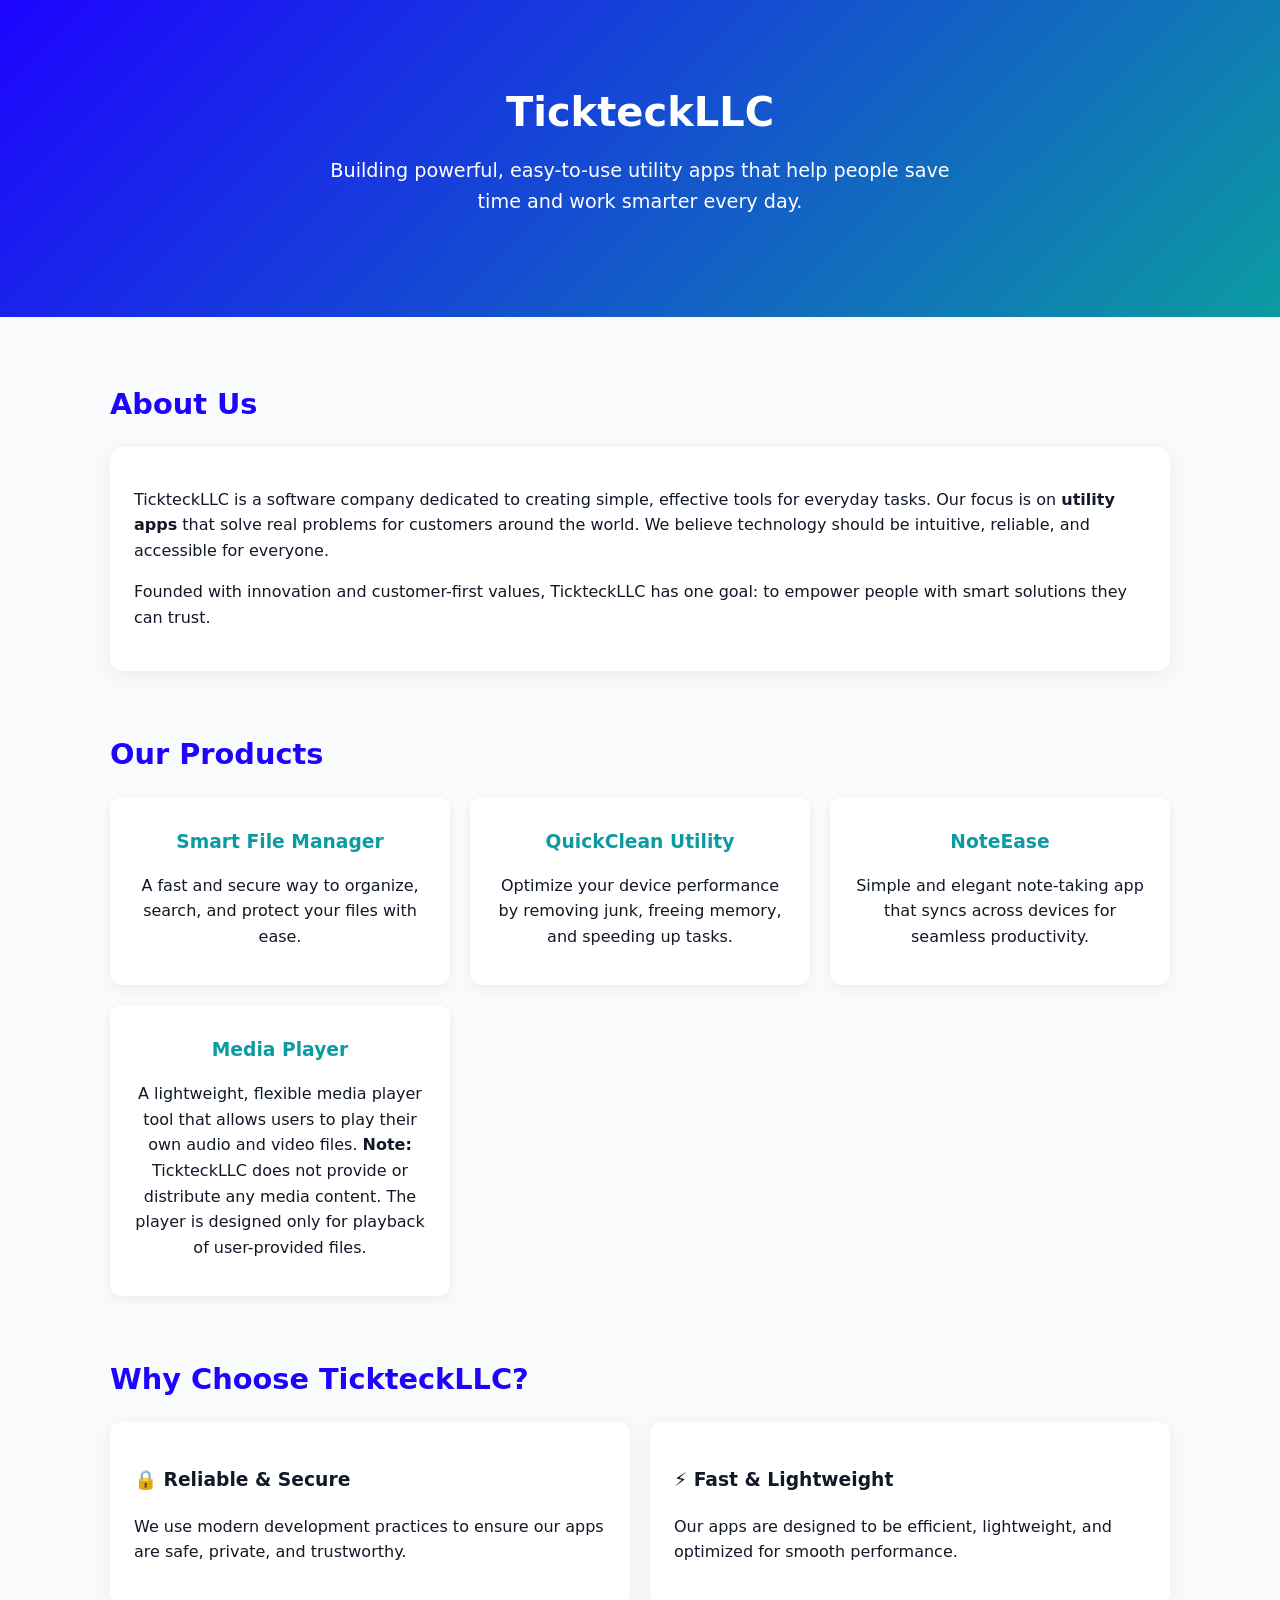
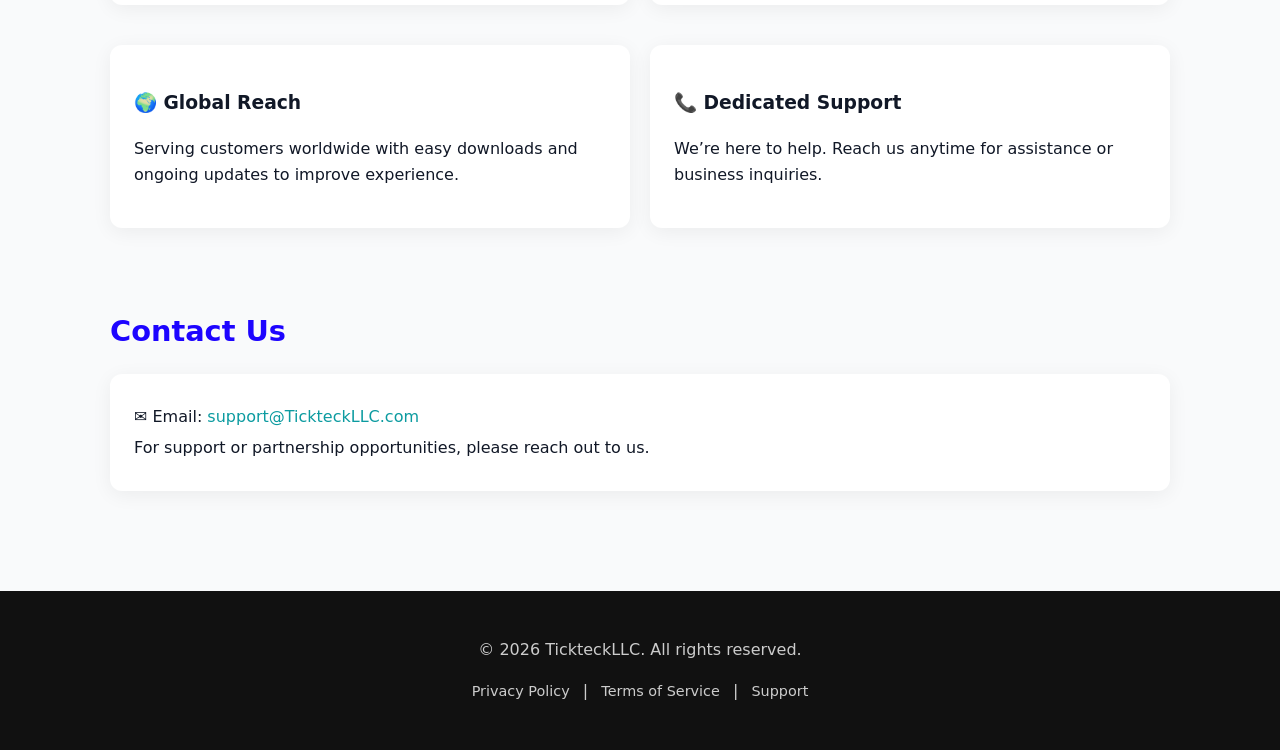
==== index.html @ 1c3f0469 "init" ====
<!doctype html>
<html lang="en">
<head>
  <meta charset="utf-8">
  <meta name="viewport" content="width=device-width,initial-scale=1">
  <title>TickteckLLC — Smart Utility Apps</title>
  <style>
    :root {
      --primary:#1d04ff;
      --secondary:#0c9ba0;
      --bg:#f9fafb;
      --text:#111827;
      --muted:#6b7280;
    }
    *{box-sizing:border-box;}
    body{margin:0;font-family:system-ui,-apple-system,Segoe UI,Roboto,Arial;background:var(--bg);color:var(--text);line-height:1.6;}
    header{background:linear-gradient(135deg,var(--primary),var(--secondary));color:#fff;padding:80px 20px;text-align:center;}
    header h1{margin:0;font-size:2.5rem;}
    header p{font-size:1.2rem;margin-top:12px;max-width:640px;margin-left:auto;margin-right:auto;}
    main{max-width:1100px;margin:0 auto;padding:40px 20px;}
    section{margin-bottom:60px;}
    h2{font-size:1.8rem;margin-bottom:20px;color:var(--primary);}
    .card{background:#fff;border-radius:12px;box-shadow:0 4px 20px rgba(0,0,0,0.06);padding:24px;margin-bottom:20px;}
    .grid{display:grid;gap:20px;}
    .grid-3{grid-template-columns:repeat(auto-fit,minmax(280px,1fr));}
    .grid-2{grid-template-columns:repeat(auto-fit,minmax(400px,1fr));}
    .feature{background:#fff;border-radius:12px;box-shadow:0 4px 12px rgba(0,0,0,0.05);padding:20px;text-align:center;}
    .feature h3{margin:10px 0;color:var(--secondary);}
    .contact p{margin:6px 0;}
    a{color:var(--secondary);text-decoration:none;}
    a:hover{text-decoration:underline;}
    footer{background:#111;color:#ccc;text-align:center;padding:30px 20px;}
    footer a{color:#ccc;margin:0 8px;font-size:0.9rem;}
    @media (max-width:600px){header h1{font-size:2rem;} header p{font-size:1rem;}}
  </style>
</head>
<body>

  <!-- Hero -->
  <header>
    <h1>TickteckLLC</h1>
    <p>Building powerful, easy-to-use utility apps that help people save time and work smarter every day.</p>
  </header>

  <main>

    <!-- About -->
    <section>
      <h2>About Us</h2>
      <div class="card">
        <p>TickteckLLC is a software company dedicated to creating simple, effective tools for everyday tasks. 
        Our focus is on <strong>utility apps</strong> that solve real problems for customers around the world.  
        We believe technology should be intuitive, reliable, and accessible for everyone.</p>
        <p>Founded with innovation and customer-first values, TickteckLLC has one goal: 
        to empower people with smart solutions they can trust.</p>
      </div>
    </section>

    <!-- Products -->
    <section>
      <h2>Our Products</h2>
      <div class="grid grid-3">
        <div class="feature">
          <h3>Smart File Manager</h3>
          <p>A fast and secure way to organize, search, and protect your files with ease.</p>
        </div>
        <div class="feature">
          <h3>QuickClean Utility</h3>
          <p>Optimize your device performance by removing junk, freeing memory, and speeding up tasks.</p>
        </div>
        <div class="feature">
          <h3>NoteEase</h3>
          <p>Simple and elegant note-taking app that syncs across devices for seamless productivity.</p>
        </div>
        <div class="feature">
          <h3>Media Player</h3>
          <p>A lightweight, flexible media player tool that allows users to play their own audio and video files.  
          <strong>Note:</strong> TickteckLLC does not provide or distribute any media content. The player is designed only for playback of user-provided files.</p>
        </div>
      </div>
    </section>

    <!-- Why Choose Us -->
    <section>
      <h2>Why Choose TickteckLLC?</h2>
      <div class="grid grid-2">
        <div class="card">
          <h3>🔒 Reliable & Secure</h3>
          <p>We use modern development practices to ensure our apps are safe, private, and trustworthy.</p>
        </div>
        <div class="card">
          <h3>⚡ Fast & Lightweight</h3>
          <p>Our apps are designed to be efficient, lightweight, and optimized for smooth performance.</p>
        </div>
        <div class="card">
          <h3>🌍 Global Reach</h3>
          <p>Serving customers worldwide with easy downloads and ongoing updates to improve experience.</p>
        </div>
        <div class="card">
          <h3>📞 Dedicated Support</h3>
          <p>We’re here to help. Reach us anytime for assistance or business inquiries.</p>
        </div>
      </div>
    </section>

    <!-- Contact -->
    <section>
      <h2>Contact Us</h2>
      <div class="card contact">
        <!-- <p>📞 Phone: <a href="tel:+239-744-5288">+1 646-713-1468</a></p> -->
        <p>✉️ Email: <a href="mailto:support@TickteckLLC.com ">support@TickteckLLC.com </a></p>
        <!-- <p>📍 Headquarters: United States</p> -->
        <p>For support or partnership opportunities, please reach out to us.</p>
      </div>
    </section>

  </main>

  <!-- Footer -->
  <footer>
    <p>© <script>document.write(new Date().getFullYear())</script> TickteckLLC. All rights reserved.</p>
    <p>
      <a href="#">Privacy Policy</a> | 
      <a href="#">Terms of Service</a> | 
      <a href="#">Support</a>
    </p>
  </footer>

</body>
</html>
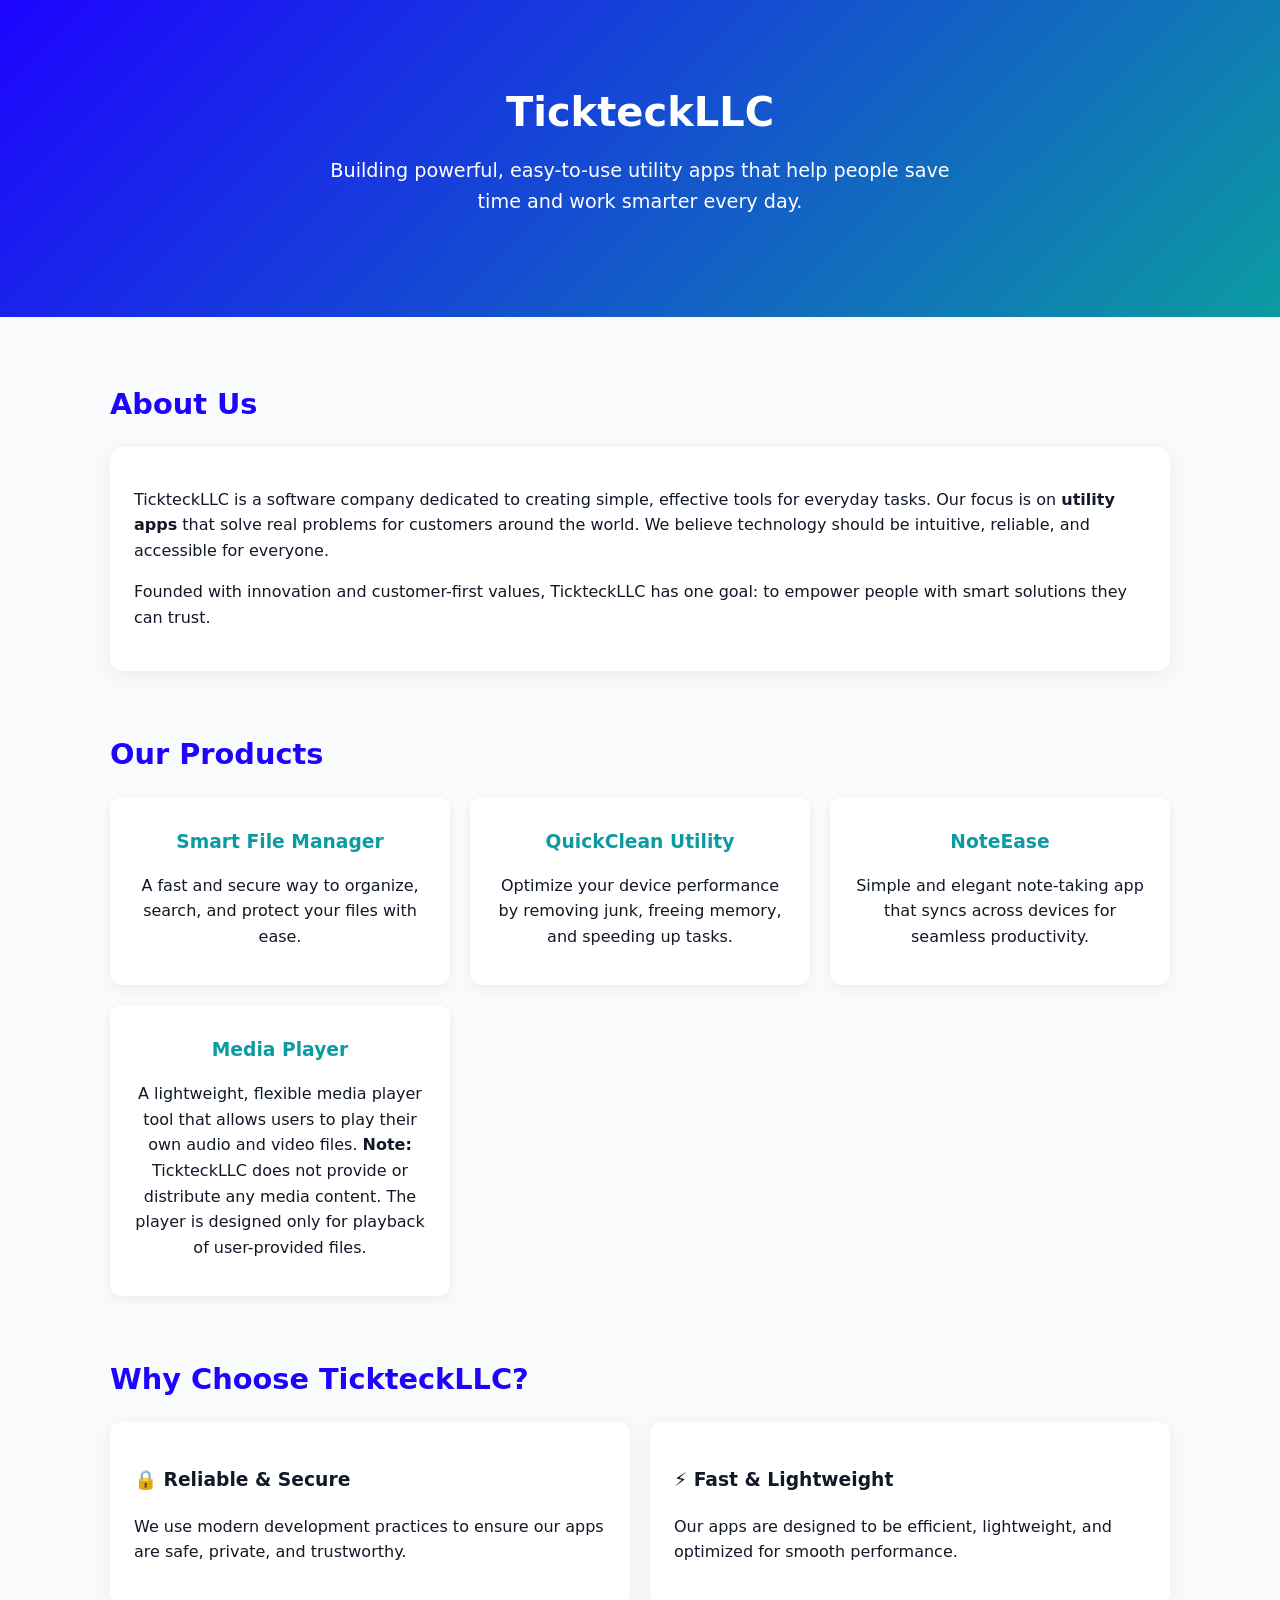
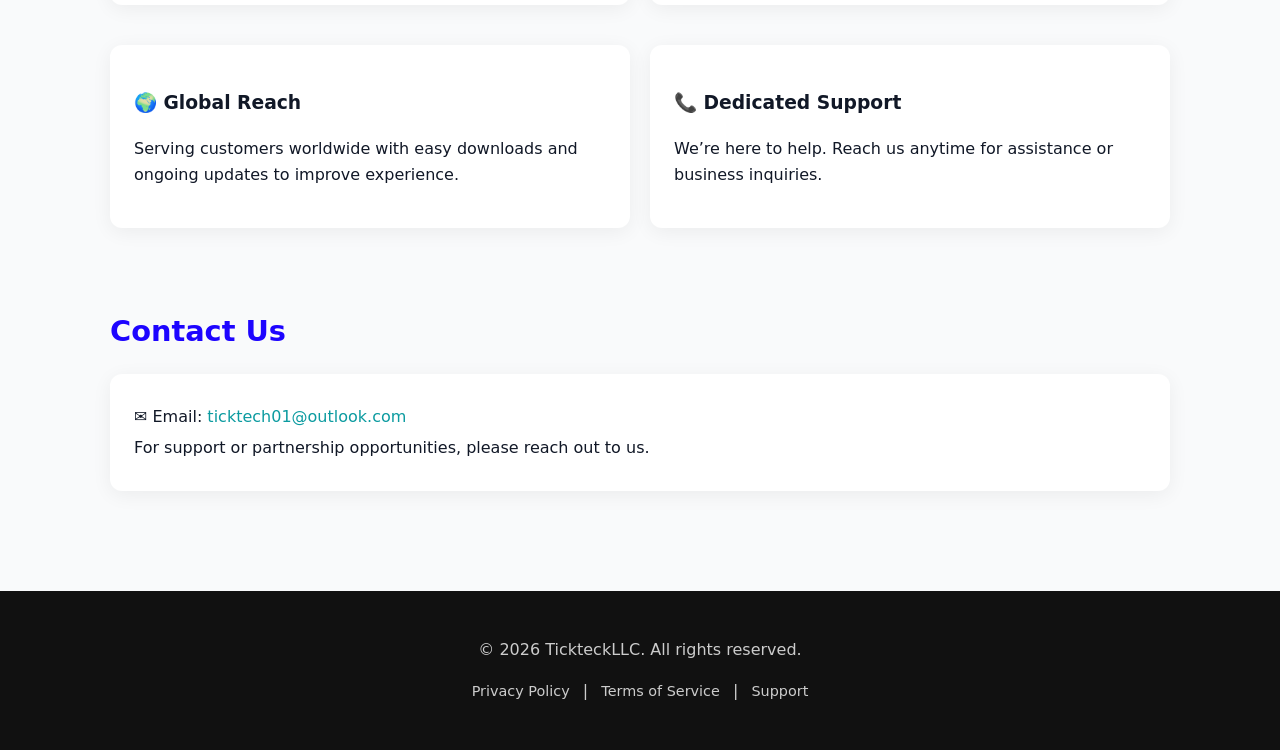
==== commit 8e05f245: "update contact" ====
--- a/index.html
+++ b/index.html
@@ -108,7 +108,7 @@
       <h2>Contact Us</h2>
       <div class="card contact">
         <!-- <p>📞 Phone: <a href="tel:+239-744-5288">+1 646-713-1468</a></p> -->
-        <p>✉️ Email: <a href="mailto:support@TickteckLLC.com ">support@TickteckLLC.com </a></p>
+        <p>✉️ Email: <a href="mailto:ticktech01@outlook.com">ticktech01@outlook.com</a></p>
         <!-- <p>📍 Headquarters: United States</p> -->
         <p>For support or partnership opportunities, please reach out to us.</p>
       </div>
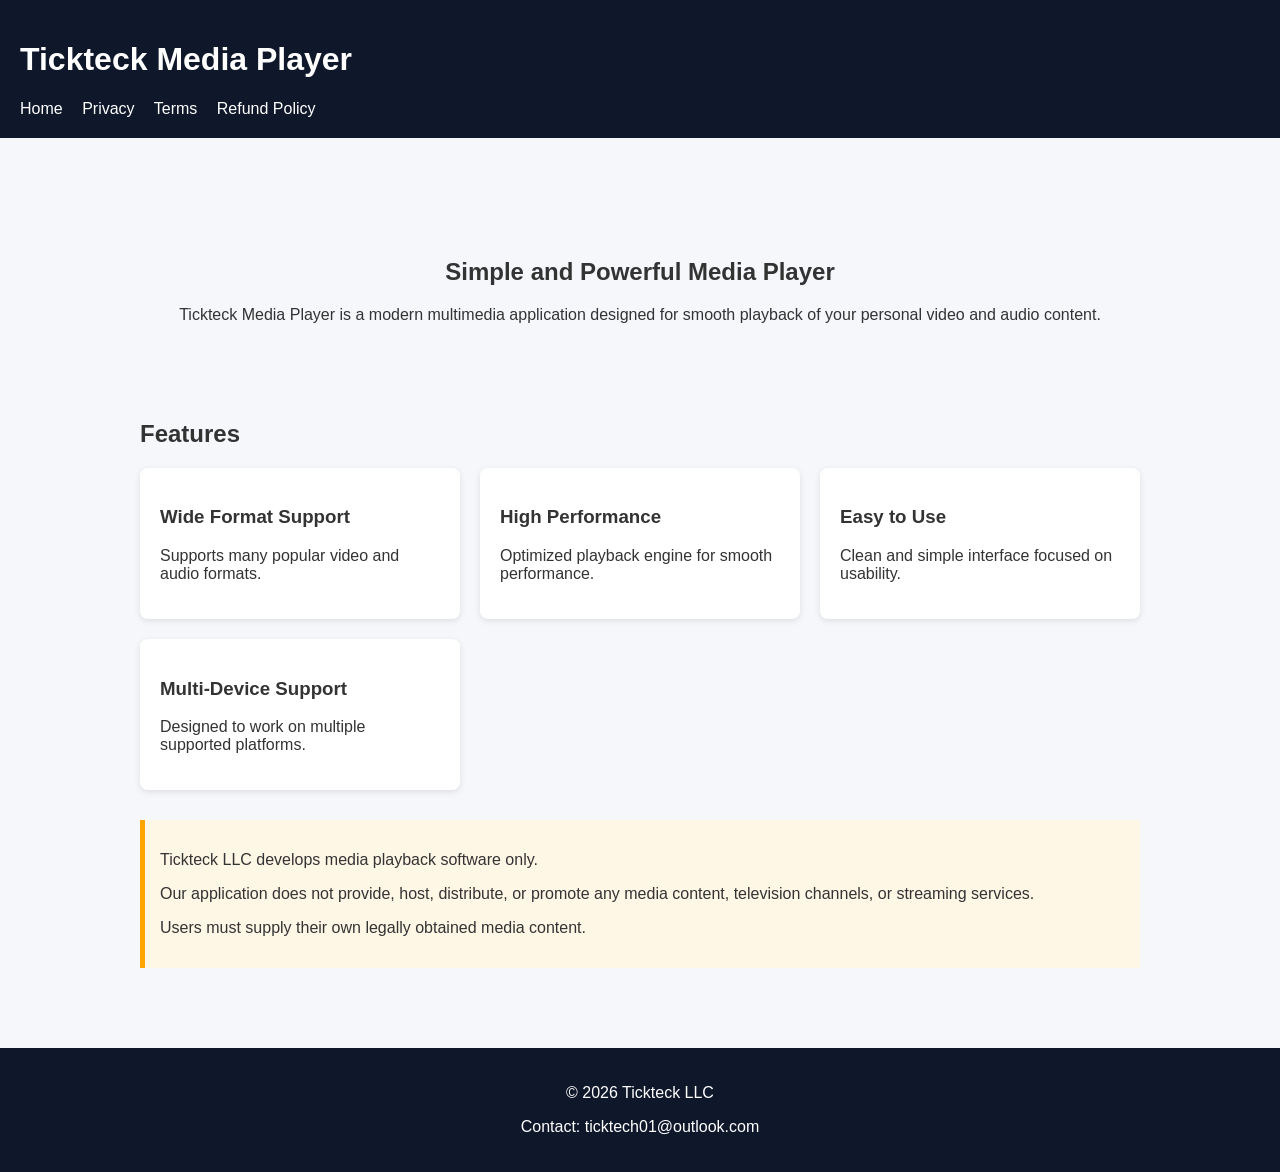
==== commit 8b34f98c: "Add refund policy and terms of service pages with corresponding styles - Created refund.html with re" ====
--- a/index.html
+++ b/index.html
@@ -1,130 +1,71 @@
 <!doctype html>
 <html lang="en">
-<head>
-  <meta charset="utf-8">
-  <meta name="viewport" content="width=device-width,initial-scale=1">
-  <title>TickteckLLC — Smart Utility Apps</title>
-  <style>
-    :root {
-      --primary:#1d04ff;
-      --secondary:#0c9ba0;
-      --bg:#f9fafb;
-      --text:#111827;
-      --muted:#6b7280;
-    }
-    *{box-sizing:border-box;}
-    body{margin:0;font-family:system-ui,-apple-system,Segoe UI,Roboto,Arial;background:var(--bg);color:var(--text);line-height:1.6;}
-    header{background:linear-gradient(135deg,var(--primary),var(--secondary));color:#fff;padding:80px 20px;text-align:center;}
-    header h1{margin:0;font-size:2.5rem;}
-    header p{font-size:1.2rem;margin-top:12px;max-width:640px;margin-left:auto;margin-right:auto;}
-    main{max-width:1100px;margin:0 auto;padding:40px 20px;}
-    section{margin-bottom:60px;}
-    h2{font-size:1.8rem;margin-bottom:20px;color:var(--primary);}
-    .card{background:#fff;border-radius:12px;box-shadow:0 4px 20px rgba(0,0,0,0.06);padding:24px;margin-bottom:20px;}
-    .grid{display:grid;gap:20px;}
-    .grid-3{grid-template-columns:repeat(auto-fit,minmax(280px,1fr));}
-    .grid-2{grid-template-columns:repeat(auto-fit,minmax(400px,1fr));}
-    .feature{background:#fff;border-radius:12px;box-shadow:0 4px 12px rgba(0,0,0,0.05);padding:20px;text-align:center;}
-    .feature h3{margin:10px 0;color:var(--secondary);}
-    .contact p{margin:6px 0;}
-    a{color:var(--secondary);text-decoration:none;}
-    a:hover{text-decoration:underline;}
-    footer{background:#111;color:#ccc;text-align:center;padding:30px 20px;}
-    footer a{color:#ccc;margin:0 8px;font-size:0.9rem;}
-    @media (max-width:600px){header h1{font-size:2rem;} header p{font-size:1rem;}}
-  </style>
-</head>
-<body>
+  <head>
+    <meta charset="UTF-8" />
+    <meta name="viewport" content="width=device-width, initial-scale=1.0" />
+    <title>Tickteck Media Player</title>
+    <link rel="stylesheet" href="styles.css" />
+  </head>
 
-  <!-- Hero -->
-  <header>
-    <h1>TickteckLLC</h1>
-    <p>Building powerful, easy-to-use utility apps that help people save time and work smarter every day.</p>
-  </header>
+  <body>
+    <header>
+      <h1>Tickteck Media Player</h1>
+      <nav>
+        <a href="index.html">Home</a>
+        <a href="privacy.html">Privacy</a>
+        <a href="terms.html">Terms</a>
+        <a href="refund.html">Refund Policy</a>
+      </nav>
+    </header>
 
-  <main>
+    <div class="container">
+      <div class="hero">
+        <h2>Simple and Powerful Media Player</h2>
+        <p>
+          Tickteck Media Player is a modern multimedia application designed for
+          smooth playback of your personal video and audio content.
+        </p>
+      </div>
 
-    <!-- About -->
-    <section>
-      <h2>About Us</h2>
-      <div class="card">
-        <p>TickteckLLC is a software company dedicated to creating simple, effective tools for everyday tasks. 
-        Our focus is on <strong>utility apps</strong> that solve real problems for customers around the world.  
-        We believe technology should be intuitive, reliable, and accessible for everyone.</p>
-        <p>Founded with innovation and customer-first values, TickteckLLC has one goal: 
-        to empower people with smart solutions they can trust.</p>
-      </div>
-    </section>
+      <h2>Features</h2>
 
-    <!-- Products -->
-    <section>
-      <h2>Our Products</h2>
-      <div class="grid grid-3">
+      <div class="features">
         <div class="feature">
-          <h3>Smart File Manager</h3>
-          <p>A fast and secure way to organize, search, and protect your files with ease.</p>
+          <h3>Wide Format Support</h3>
+          <p>Supports many popular video and audio formats.</p>
         </div>
+
         <div class="feature">
-          <h3>QuickClean Utility</h3>
-          <p>Optimize your device performance by removing junk, freeing memory, and speeding up tasks.</p>
+          <h3>High Performance</h3>
+          <p>Optimized playback engine for smooth performance.</p>
         </div>
+
         <div class="feature">
-          <h3>NoteEase</h3>
-          <p>Simple and elegant note-taking app that syncs across devices for seamless productivity.</p>
+          <h3>Easy to Use</h3>
+          <p>Clean and simple interface focused on usability.</p>
         </div>
+
         <div class="feature">
-          <h3>Media Player</h3>
-          <p>A lightweight, flexible media player tool that allows users to play their own audio and video files.  
-          <strong>Note:</strong> TickteckLLC does not provide or distribute any media content. The player is designed only for playback of user-provided files.</p>
+          <h3>Multi-Device Support</h3>
+          <p>Designed to work on multiple supported platforms.</p>
         </div>
       </div>
-    </section>
 
-    <!-- Why Choose Us -->
-    <section>
-      <h2>Why Choose TickteckLLC?</h2>
-      <div class="grid grid-2">
-        <div class="card">
-          <h3>🔒 Reliable & Secure</h3>
-          <p>We use modern development practices to ensure our apps are safe, private, and trustworthy.</p>
-        </div>
-        <div class="card">
-          <h3>⚡ Fast & Lightweight</h3>
-          <p>Our apps are designed to be efficient, lightweight, and optimized for smooth performance.</p>
-        </div>
-        <div class="card">
-          <h3>🌍 Global Reach</h3>
-          <p>Serving customers worldwide with easy downloads and ongoing updates to improve experience.</p>
-        </div>
-        <div class="card">
-          <h3>📞 Dedicated Support</h3>
-          <p>We’re here to help. Reach us anytime for assistance or business inquiries.</p>
-        </div>
+      <div class="notice">
+        <p>Tickteck LLC develops media playback software only.</p>
+
+        <p>
+          Our application does not provide, host, distribute, or promote any
+          media content, television channels, or streaming services.
+        </p>
+
+        <p>Users must supply their own legally obtained media content.</p>
       </div>
-    </section>
+    </div>
 
-    <!-- Contact -->
-    <section>
-      <h2>Contact Us</h2>
-      <div class="card contact">
-        <!-- <p>📞 Phone: <a href="tel:+239-744-5288">+1 646-713-1468</a></p> -->
-        <p>✉️ Email: <a href="mailto:ticktech01@outlook.com">ticktech01@outlook.com</a></p>
-        <!-- <p>📍 Headquarters: United States</p> -->
-        <p>For support or partnership opportunities, please reach out to us.</p>
-      </div>
-    </section>
-
-  </main>
-
-  <!-- Footer -->
-  <footer>
-    <p>© <script>document.write(new Date().getFullYear())</script> TickteckLLC. All rights reserved.</p>
-    <p>
-      <a href="#">Privacy Policy</a> | 
-      <a href="#">Terms of Service</a> | 
-      <a href="#">Support</a>
-    </p>
-  </footer>
-
-</body>
+    <footer>
+      <p>© 2026 Tickteck LLC</p>
+      <p>Contact: ticktech01@outlook.com</p>
+    </footer>
+  </body>
 </html>
--- a/styles.css
+++ b/styles.css
@@ -0,0 +1,49 @@
+body {
+        font-family: Arial;
+        margin: 0;
+        background: #f5f7fb;
+        color: #333;
+      }
+      header {
+        background: #0f172a;
+        color: white;
+        padding: 20px;
+      }
+      nav a {
+        color: white;
+        margin-right: 15px;
+        text-decoration: none;
+      }
+      .container {
+        max-width: 1000px;
+        margin: auto;
+        padding: 40px 20px;
+      }
+      .hero {
+        text-align: center;
+        padding: 60px 20px;
+      }
+      .features {
+        display: grid;
+        grid-template-columns: repeat(auto-fit, minmax(250px, 1fr));
+        gap: 20px;
+      }
+      .feature {
+        background: white;
+        padding: 20px;
+        border-radius: 8px;
+        box-shadow: 0 2px 6px rgba(0, 0, 0, 0.1);
+      }
+      .notice {
+        background: #fff7e6;
+        border-left: 5px solid orange;
+        padding: 15px;
+        margin-top: 30px;
+      }
+      footer {
+        background: #0f172a;
+        color: white;
+        text-align: center;
+        padding: 20px;
+        margin-top: 40px;
+      }
